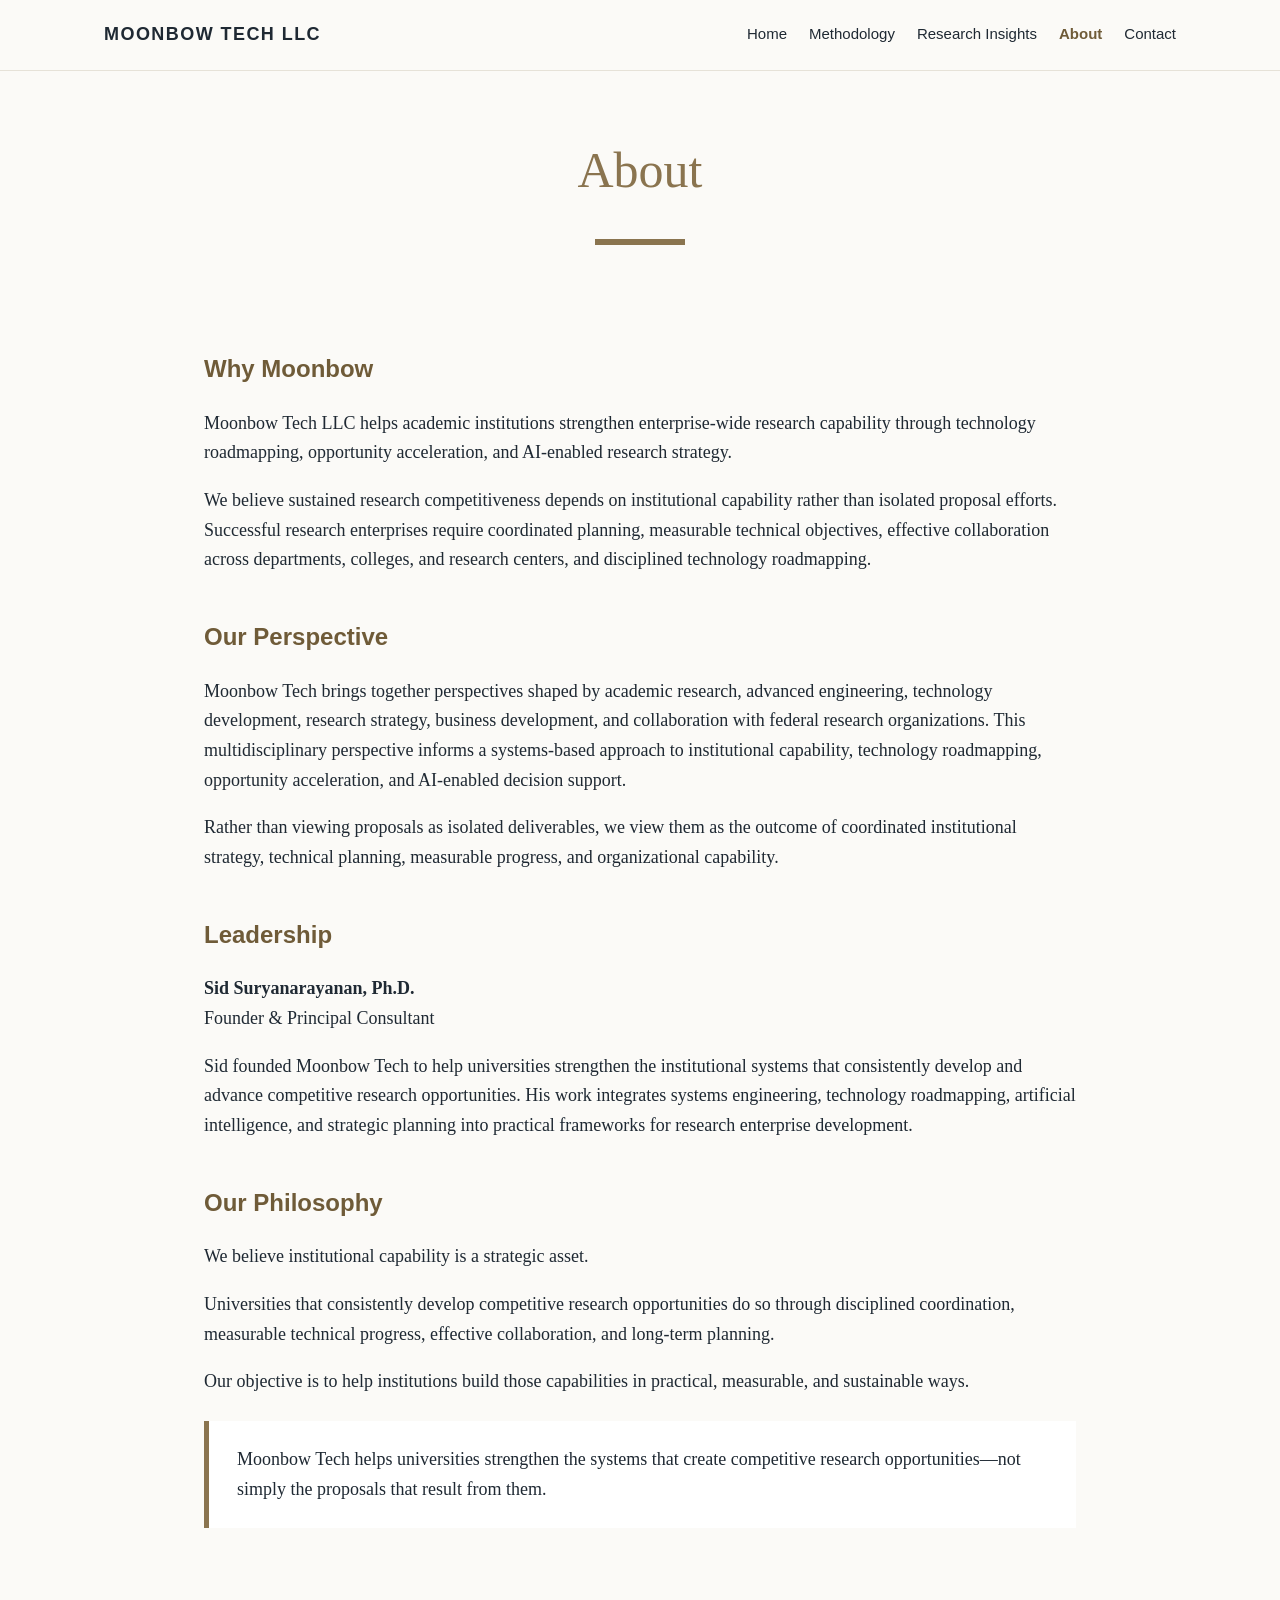
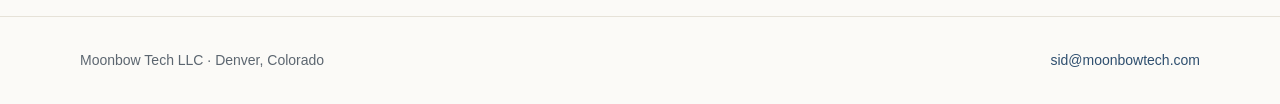
==== about/index.html @ d8c6d781 "Add files via upload" ====
<!doctype html>
<html lang="en">
<head>
  <meta charset="utf-8">
  <meta name="viewport" content="width=device-width, initial-scale=1">
  <title>About | Moonbow Tech LLC</title>
  <meta name="description" content="About Moonbow Tech LLC and its approach to institutional research capability.">
  <meta property="og:title" content="About | Moonbow Tech LLC">
  <meta property="og:description" content="About Moonbow Tech LLC and its approach to institutional research capability.">
  <meta property="og:type" content="website">
  <link rel="stylesheet" href="/style.css">
</head>
<body>
<header class="site-header">
  <div class="nav">
    <a class="brand" href="/">Moonbow Tech LLC</a>
    <nav class="nav-links">
      <a href="/" >Home</a>
      <a href="/methodology/" >Methodology</a>
      <a href="/research-insights/" >Research Insights</a>
      <a href="/about/" class="active">About</a>
      <a href="/contact/" >Contact</a>
    </nav>
  </div>
</header>
<section class="page-title"><h1>About</h1><div class="rule"></div></section>
<main class="content">
  <h2>Why Moonbow</h2>
  <p>Moonbow Tech LLC helps academic institutions strengthen enterprise-wide research capability through technology roadmapping, opportunity acceleration, and AI-enabled research strategy.</p>
  <p>We believe sustained research competitiveness depends on institutional capability rather than isolated proposal efforts. Successful research enterprises require coordinated planning, measurable technical objectives, effective collaboration across departments, colleges, and research centers, and disciplined technology roadmapping.</p>
  <h2>Our Perspective</h2>
  <p>Moonbow Tech brings together perspectives shaped by academic research, advanced engineering, technology development, research strategy, business development, and collaboration with federal research organizations. This multidisciplinary perspective informs a systems-based approach to institutional capability, technology roadmapping, opportunity acceleration, and AI-enabled decision support.</p>
  <p>Rather than viewing proposals as isolated deliverables, we view them as the outcome of coordinated institutional strategy, technical planning, measurable progress, and organizational capability.</p>
  <h2>Leadership</h2>
  <p><strong>Sid Suryanarayanan, Ph.D.</strong><br>Founder & Principal Consultant</p>
  <p>Sid founded Moonbow Tech to help universities strengthen the institutional systems that consistently develop and advance competitive research opportunities. His work integrates systems engineering, technology roadmapping, artificial intelligence, and strategic planning into practical frameworks for research enterprise development.</p>
  <h2>Our Philosophy</h2>
  <p>We believe institutional capability is a strategic asset.</p>
  <p>Universities that consistently develop competitive research opportunities do so through disciplined coordination, measurable technical progress, effective collaboration, and long-term planning.</p>
  <p>Our objective is to help institutions build those capabilities in practical, measurable, and sustainable ways.</p>
  <p class="callout">Moonbow Tech helps universities strengthen the systems that create competitive research opportunities—not simply the proposals that result from them.</p>
</main>
<footer class="footer">
  <div class="footer-inner">
    <div>Moonbow Tech LLC · Denver, Colorado</div>
    <div><a href="mailto:sid@moonbowtech.com">sid@moonbowtech.com</a></div>
  </div>
</footer>
</body>
</html>
---- style.css ----
:root{
  --ink:#1f2933;
  --muted:#5c6670;
  --line:#e6e2d8;
  --gold:#8a744f;
  --gold-dark:#6f5b38;
  --paper:#fbfaf7;
  --white:#ffffff;
  --accent:#2f4f6f;
}
*{box-sizing:border-box}
body{
  margin:0;
  font-family: Georgia, "Times New Roman", serif;
  color:var(--ink);
  background:var(--paper);
  line-height:1.65;
}
a{color:var(--accent); text-decoration:none}
a:hover{text-decoration:underline}
.site-header{
  border-bottom:1px solid var(--line);
  background:rgba(251,250,247,.96);
  position:sticky;top:0;z-index:5;
}
.nav{
  max-width:1120px;margin:0 auto;padding:20px 24px;
  display:flex;align-items:center;justify-content:space-between;gap:24px;
}
.brand{
  font-family: Arial, Helvetica, sans-serif;
  letter-spacing:.08em;
  font-weight:700;
  font-size:18px;
  color:var(--ink);
  text-transform:uppercase;
}
.nav-links{display:flex;gap:22px;flex-wrap:wrap;font-family:Arial, Helvetica, sans-serif;font-size:15px}
.nav-links a{color:var(--ink)}
.nav-links a.active{color:var(--gold-dark);font-weight:700}
.hero{
  max-width:1120px;margin:0 auto;padding:72px 24px 56px;text-align:center;
}
.hero h1{
  font-size:64px;line-height:1.05;margin:0;color:var(--gold);font-weight:400;
}
.rule{width:90px;height:6px;background:var(--gold);margin:28px auto}
.hero .tagline{
  font-family:Arial, Helvetica, sans-serif;
  font-size:24px;font-weight:700;color:var(--gold-dark);margin-top:10px;
}
main{max-width:1120px;margin:0 auto;padding:0 24px 70px}
.section{
  border-top:1px solid var(--line);
  padding:42px 0;
}
.section h2{
  font-family:Arial, Helvetica, sans-serif;
  color:var(--gold-dark);
  font-size:26px;
  margin:0 0 22px;
}
.lede{
  font-size:20px;
  max-width:980px;
}
.grid{
  display:grid;
  grid-template-columns:repeat(3,1fr);
  gap:24px;
  margin-top:26px;
}
.card{
  background:var(--white);
  border:1px solid var(--line);
  padding:26px;
  min-height:210px;
}
.card .eyebrow{
  font-family:Arial, Helvetica, sans-serif;
  color:var(--gold-dark);
  text-transform:uppercase;
  letter-spacing:.12em;
  font-size:12px;
  font-weight:700;
}
.card h3{font-size:24px;margin:10px 0 12px}
.callout{
  border-left:5px solid var(--gold);
  background:var(--white);
  padding:24px 28px;
  margin-top:24px;
  font-size:19px;
}
.page-title{
  text-align:center;
  padding:58px 24px 34px;
}
.page-title h1{
  font-size:50px;
  color:var(--gold);
  margin:0;
  font-weight:400;
}
.content{
  max-width:920px;
  margin:0 auto;
}
.content h2{
  font-family:Arial, Helvetica, sans-serif;
  color:var(--gold-dark);
  font-size:24px;
  margin-top:42px;
}
.content h3{font-size:22px;margin-top:28px}
.content p{font-size:18px}
.content ul{font-size:18px}
.insight-list{
  display:grid;
  gap:18px;
  margin-top:20px;
}
.insight{
  background:var(--white);
  border:1px solid var(--line);
  padding:24px;
}
.insight h3{margin:0 0 8px}
.footer{
  border-top:1px solid var(--line);
  padding:32px 24px;
  color:var(--muted);
  font-family:Arial, Helvetica, sans-serif;
  font-size:14px;
}
.footer-inner{max-width:1120px;margin:0 auto;display:flex;justify-content:space-between;gap:20px;flex-wrap:wrap}
@media(max-width:800px){
  .nav{align-items:flex-start;flex-direction:column}
  .hero h1{font-size:46px}
  .hero .tagline{font-size:20px}
  .grid{grid-template-columns:1fr}
}
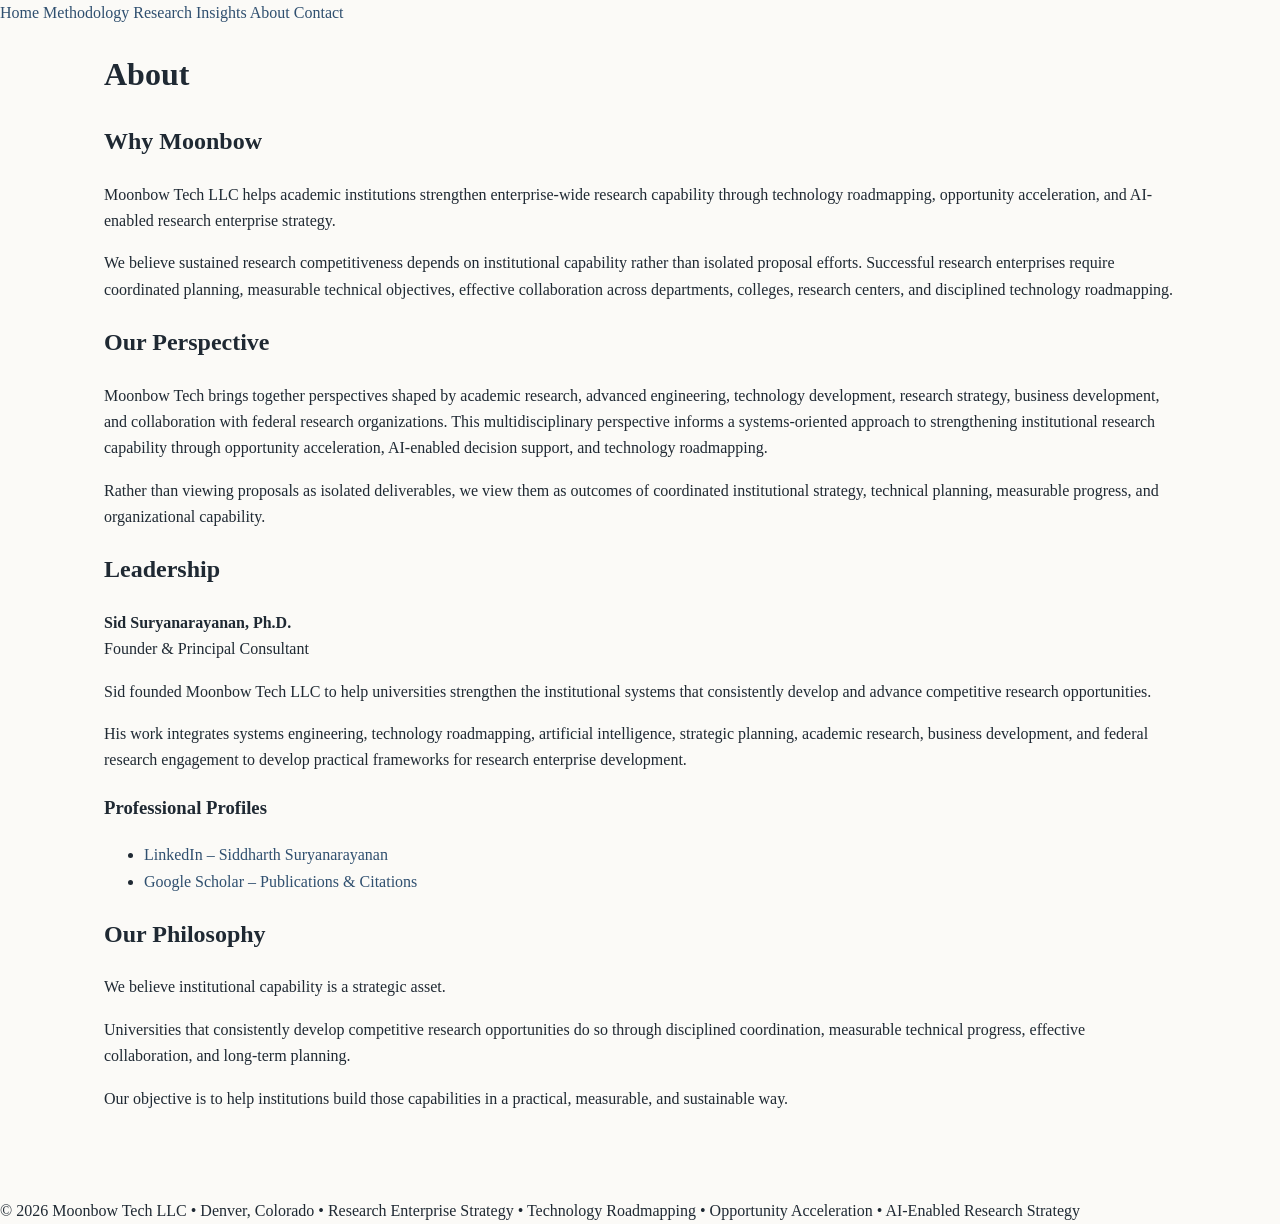
==== commit a0feda05: "Add files via upload" ====
--- a/about/index.html
+++ b/about/index.html
@@ -1,50 +1,66 @@
-<!doctype html>
+<!DOCTYPE html>
 <html lang="en">
 <head>
-  <meta charset="utf-8">
-  <meta name="viewport" content="width=device-width, initial-scale=1">
-  <title>About | Moonbow Tech LLC</title>
-  <meta name="description" content="About Moonbow Tech LLC and its approach to institutional research capability.">
-  <meta property="og:title" content="About | Moonbow Tech LLC">
-  <meta property="og:description" content="About Moonbow Tech LLC and its approach to institutional research capability.">
-  <meta property="og:type" content="website">
-  <link rel="stylesheet" href="/style.css">
+<meta charset="utf-8">
+<meta name="viewport" content="width=device-width, initial-scale=1">
+<title>About | Moonbow Tech</title>
+<link rel="stylesheet" href="../style.css">
 </head>
 <body>
-<header class="site-header">
-  <div class="nav">
-    <a class="brand" href="/">Moonbow Tech LLC</a>
-    <nav class="nav-links">
-      <a href="/" >Home</a>
-      <a href="/methodology/" >Methodology</a>
-      <a href="/research-insights/" >Research Insights</a>
-      <a href="/about/" class="active">About</a>
-      <a href="/contact/" >Contact</a>
-    </nav>
-  </div>
-</header>
-<section class="page-title"><h1>About</h1><div class="rule"></div></section>
-<main class="content">
-  <h2>Why Moonbow</h2>
-  <p>Moonbow Tech LLC helps academic institutions strengthen enterprise-wide research capability through technology roadmapping, opportunity acceleration, and AI-enabled research strategy.</p>
-  <p>We believe sustained research competitiveness depends on institutional capability rather than isolated proposal efforts. Successful research enterprises require coordinated planning, measurable technical objectives, effective collaboration across departments, colleges, and research centers, and disciplined technology roadmapping.</p>
-  <h2>Our Perspective</h2>
-  <p>Moonbow Tech brings together perspectives shaped by academic research, advanced engineering, technology development, research strategy, business development, and collaboration with federal research organizations. This multidisciplinary perspective informs a systems-based approach to institutional capability, technology roadmapping, opportunity acceleration, and AI-enabled decision support.</p>
-  <p>Rather than viewing proposals as isolated deliverables, we view them as the outcome of coordinated institutional strategy, technical planning, measurable progress, and organizational capability.</p>
-  <h2>Leadership</h2>
-  <p><strong>Sid Suryanarayanan, Ph.D.</strong><br>Founder & Principal Consultant</p>
-  <p>Sid founded Moonbow Tech to help universities strengthen the institutional systems that consistently develop and advance competitive research opportunities. His work integrates systems engineering, technology roadmapping, artificial intelligence, and strategic planning into practical frameworks for research enterprise development.</p>
-  <h2>Our Philosophy</h2>
-  <p>We believe institutional capability is a strategic asset.</p>
-  <p>Universities that consistently develop competitive research opportunities do so through disciplined coordination, measurable technical progress, effective collaboration, and long-term planning.</p>
-  <p>Our objective is to help institutions build those capabilities in practical, measurable, and sustainable ways.</p>
-  <p class="callout">Moonbow Tech helps universities strengthen the systems that create competitive research opportunities—not simply the proposals that result from them.</p>
+
+<nav>
+  <a href="../">Home</a>
+  <a href="../methodology/">Methodology</a>
+  <a href="../research-insights/">Research Insights</a>
+  <a href="./">About</a>
+  <a href="../contact/">Contact</a>
+</nav>
+
+<main class="container">
+
+<h1>About</h1>
+
+<h2>Why Moonbow</h2>
+
+<p>Moonbow Tech LLC helps academic institutions strengthen enterprise-wide research capability through technology roadmapping, opportunity acceleration, and AI-enabled research enterprise strategy.</p>
+
+<p>We believe sustained research competitiveness depends on institutional capability rather than isolated proposal efforts. Successful research enterprises require coordinated planning, measurable technical objectives, effective collaboration across departments, colleges, research centers, and disciplined technology roadmapping.</p>
+
+<h2>Our Perspective</h2>
+
+<p>Moonbow Tech brings together perspectives shaped by academic research, advanced engineering, technology development, research strategy, business development, and collaboration with federal research organizations. This multidisciplinary perspective informs a systems-oriented approach to strengthening institutional research capability through opportunity acceleration, AI-enabled decision support, and technology roadmapping.</p>
+
+<p>Rather than viewing proposals as isolated deliverables, we view them as outcomes of coordinated institutional strategy, technical planning, measurable progress, and organizational capability.</p>
+
+<h2>Leadership</h2>
+
+<p><strong>Sid Suryanarayanan, Ph.D.</strong><br>
+Founder &amp; Principal Consultant</p>
+
+<p>Sid founded Moonbow Tech LLC to help universities strengthen the institutional systems that consistently develop and advance competitive research opportunities.</p>
+
+<p>His work integrates systems engineering, technology roadmapping, artificial intelligence, strategic planning, academic research, business development, and federal research engagement to develop practical frameworks for research enterprise development.</p>
+
+<h3>Professional Profiles</h3>
+
+<ul>
+<li><a href="https://linkedin.com/in/siddharthsuryanarayanan" target="_blank">LinkedIn – Siddharth Suryanarayanan</a></li>
+<li><a href="https://scholar.google.com/citations?user=jVPhG2cAAAAJ&hl=en" target="_blank">Google Scholar – Publications &amp; Citations</a></li>
+</ul>
+
+<h2>Our Philosophy</h2>
+
+<p>We believe institutional capability is a strategic asset.</p>
+
+<p>Universities that consistently develop competitive research opportunities do so through disciplined coordination, measurable technical progress, effective collaboration, and long-term planning.</p>
+
+<p>Our objective is to help institutions build those capabilities in a practical, measurable, and sustainable way.</p>
+
 </main>
-<footer class="footer">
-  <div class="footer-inner">
-    <div>Moonbow Tech LLC · Denver, Colorado</div>
-    <div><a href="mailto:sid@moonbowtech.com">sid@moonbowtech.com</a></div>
-  </div>
+
+<footer>
+© 2026 Moonbow Tech LLC • Denver, Colorado • Research Enterprise Strategy • Technology Roadmapping • Opportunity Acceleration • AI-Enabled Research Strategy
 </footer>
+
 </body>
-</html>+</html>
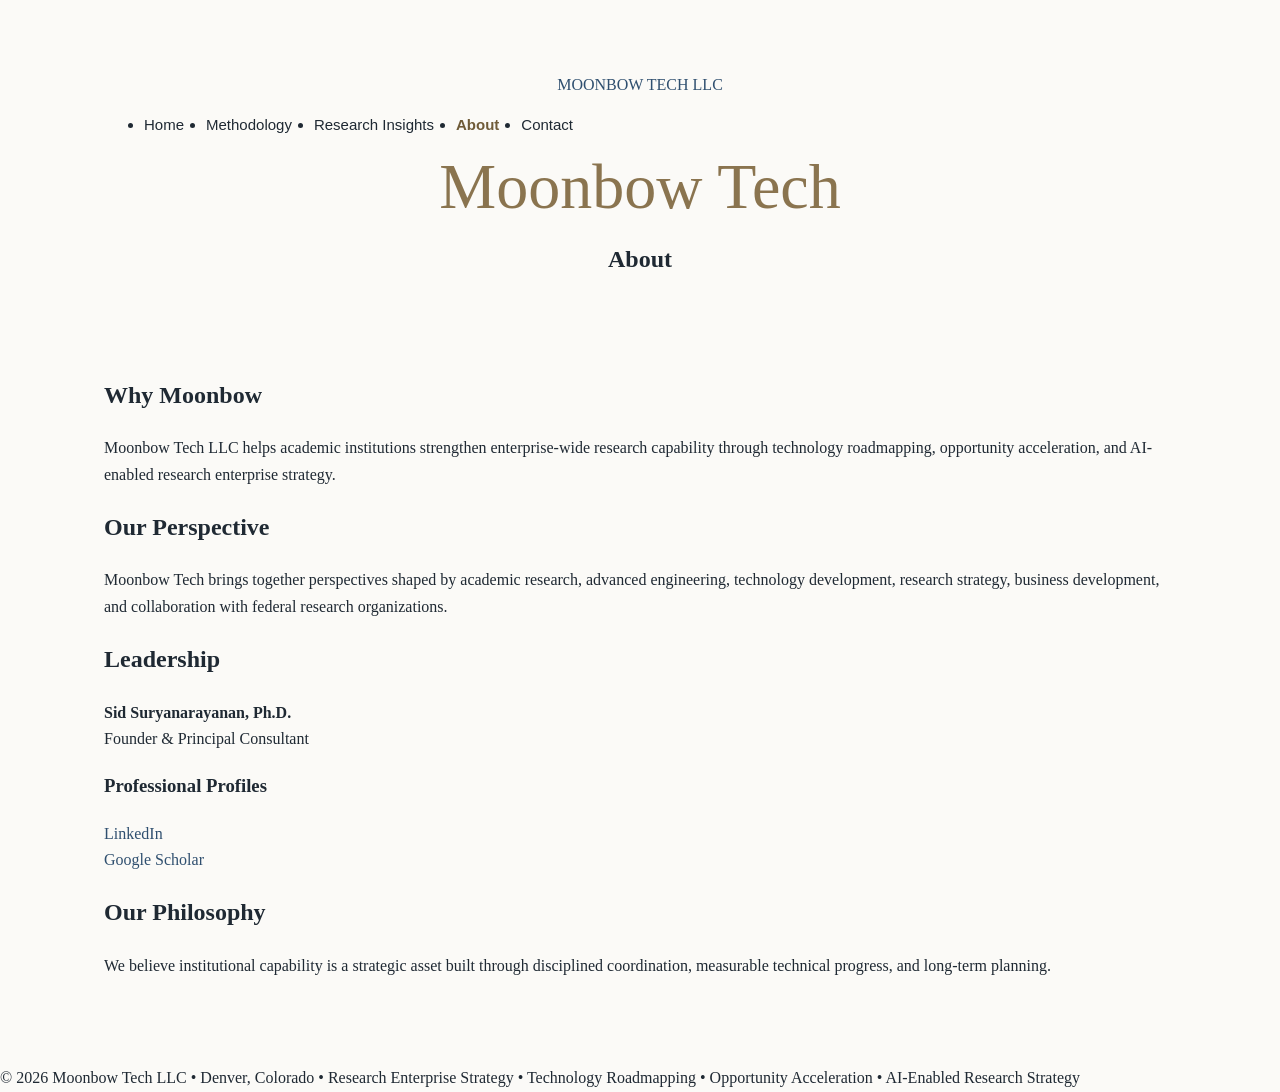
==== commit 2ae83618: "Add files via upload" ====
--- a/about/index.html
+++ b/about/index.html
@@ -1,61 +1,48 @@
 <!DOCTYPE html>
 <html lang="en">
 <head>
-<meta charset="utf-8">
-<meta name="viewport" content="width=device-width, initial-scale=1">
+<meta charset="UTF-8">
+<meta name="viewport" content="width=device-width, initial-scale=1.0">
 <title>About | Moonbow Tech</title>
 <link rel="stylesheet" href="../style.css">
 </head>
 <body>
 
-<nav>
-  <a href="../">Home</a>
-  <a href="../methodology/">Methodology</a>
-  <a href="../research-insights/">Research Insights</a>
-  <a href="./">About</a>
-  <a href="../contact/">Contact</a>
-</nav>
+<header class="hero">
+  <nav class="navbar">
+    <div class="logo"><a href="../">MOONBOW TECH LLC</a></div>
+    <ul class="nav-links">
+      <li><a href="../">Home</a></li>
+      <li><a href="../methodology/">Methodology</a></li>
+      <li><a href="../research-insights/">Research Insights</a></li>
+      <li><a href="./" class="active">About</a></li>
+      <li><a href="../contact/">Contact</a></li>
+    </ul>
+  </nav>
+
+  <div class="hero-content">
+    <h1>Moonbow Tech</h1>
+    <div class="divider"></div>
+    <h2>About</h2>
+  </div>
+</header>
 
 <main class="container">
-
-<h1>About</h1>
-
 <h2>Why Moonbow</h2>
-
 <p>Moonbow Tech LLC helps academic institutions strengthen enterprise-wide research capability through technology roadmapping, opportunity acceleration, and AI-enabled research enterprise strategy.</p>
 
-<p>We believe sustained research competitiveness depends on institutional capability rather than isolated proposal efforts. Successful research enterprises require coordinated planning, measurable technical objectives, effective collaboration across departments, colleges, research centers, and disciplined technology roadmapping.</p>
-
 <h2>Our Perspective</h2>
-
-<p>Moonbow Tech brings together perspectives shaped by academic research, advanced engineering, technology development, research strategy, business development, and collaboration with federal research organizations. This multidisciplinary perspective informs a systems-oriented approach to strengthening institutional research capability through opportunity acceleration, AI-enabled decision support, and technology roadmapping.</p>
-
-<p>Rather than viewing proposals as isolated deliverables, we view them as outcomes of coordinated institutional strategy, technical planning, measurable progress, and organizational capability.</p>
+<p>Moonbow Tech brings together perspectives shaped by academic research, advanced engineering, technology development, research strategy, business development, and collaboration with federal research organizations.</p>
 
 <h2>Leadership</h2>
-
-<p><strong>Sid Suryanarayanan, Ph.D.</strong><br>
-Founder &amp; Principal Consultant</p>
-
-<p>Sid founded Moonbow Tech LLC to help universities strengthen the institutional systems that consistently develop and advance competitive research opportunities.</p>
-
-<p>His work integrates systems engineering, technology roadmapping, artificial intelligence, strategic planning, academic research, business development, and federal research engagement to develop practical frameworks for research enterprise development.</p>
+<p><strong>Sid Suryanarayanan, Ph.D.</strong><br>Founder &amp; Principal Consultant</p>
 
 <h3>Professional Profiles</h3>
-
-<ul>
-<li><a href="https://linkedin.com/in/siddharthsuryanarayanan" target="_blank">LinkedIn – Siddharth Suryanarayanan</a></li>
-<li><a href="https://scholar.google.com/citations?user=jVPhG2cAAAAJ&hl=en" target="_blank">Google Scholar – Publications &amp; Citations</a></li>
-</ul>
+<p><a href="https://linkedin.com/in/siddharthsuryanarayanan" target="_blank">LinkedIn</a><br>
+<a href="https://scholar.google.com/citations?user=jVPhG2cAAAAJ&hl=en" target="_blank">Google Scholar</a></p>
 
 <h2>Our Philosophy</h2>
-
-<p>We believe institutional capability is a strategic asset.</p>
-
-<p>Universities that consistently develop competitive research opportunities do so through disciplined coordination, measurable technical progress, effective collaboration, and long-term planning.</p>
-
-<p>Our objective is to help institutions build those capabilities in a practical, measurable, and sustainable way.</p>
-
+<p>We believe institutional capability is a strategic asset built through disciplined coordination, measurable technical progress, and long-term planning.</p>
 </main>
 
 <footer>
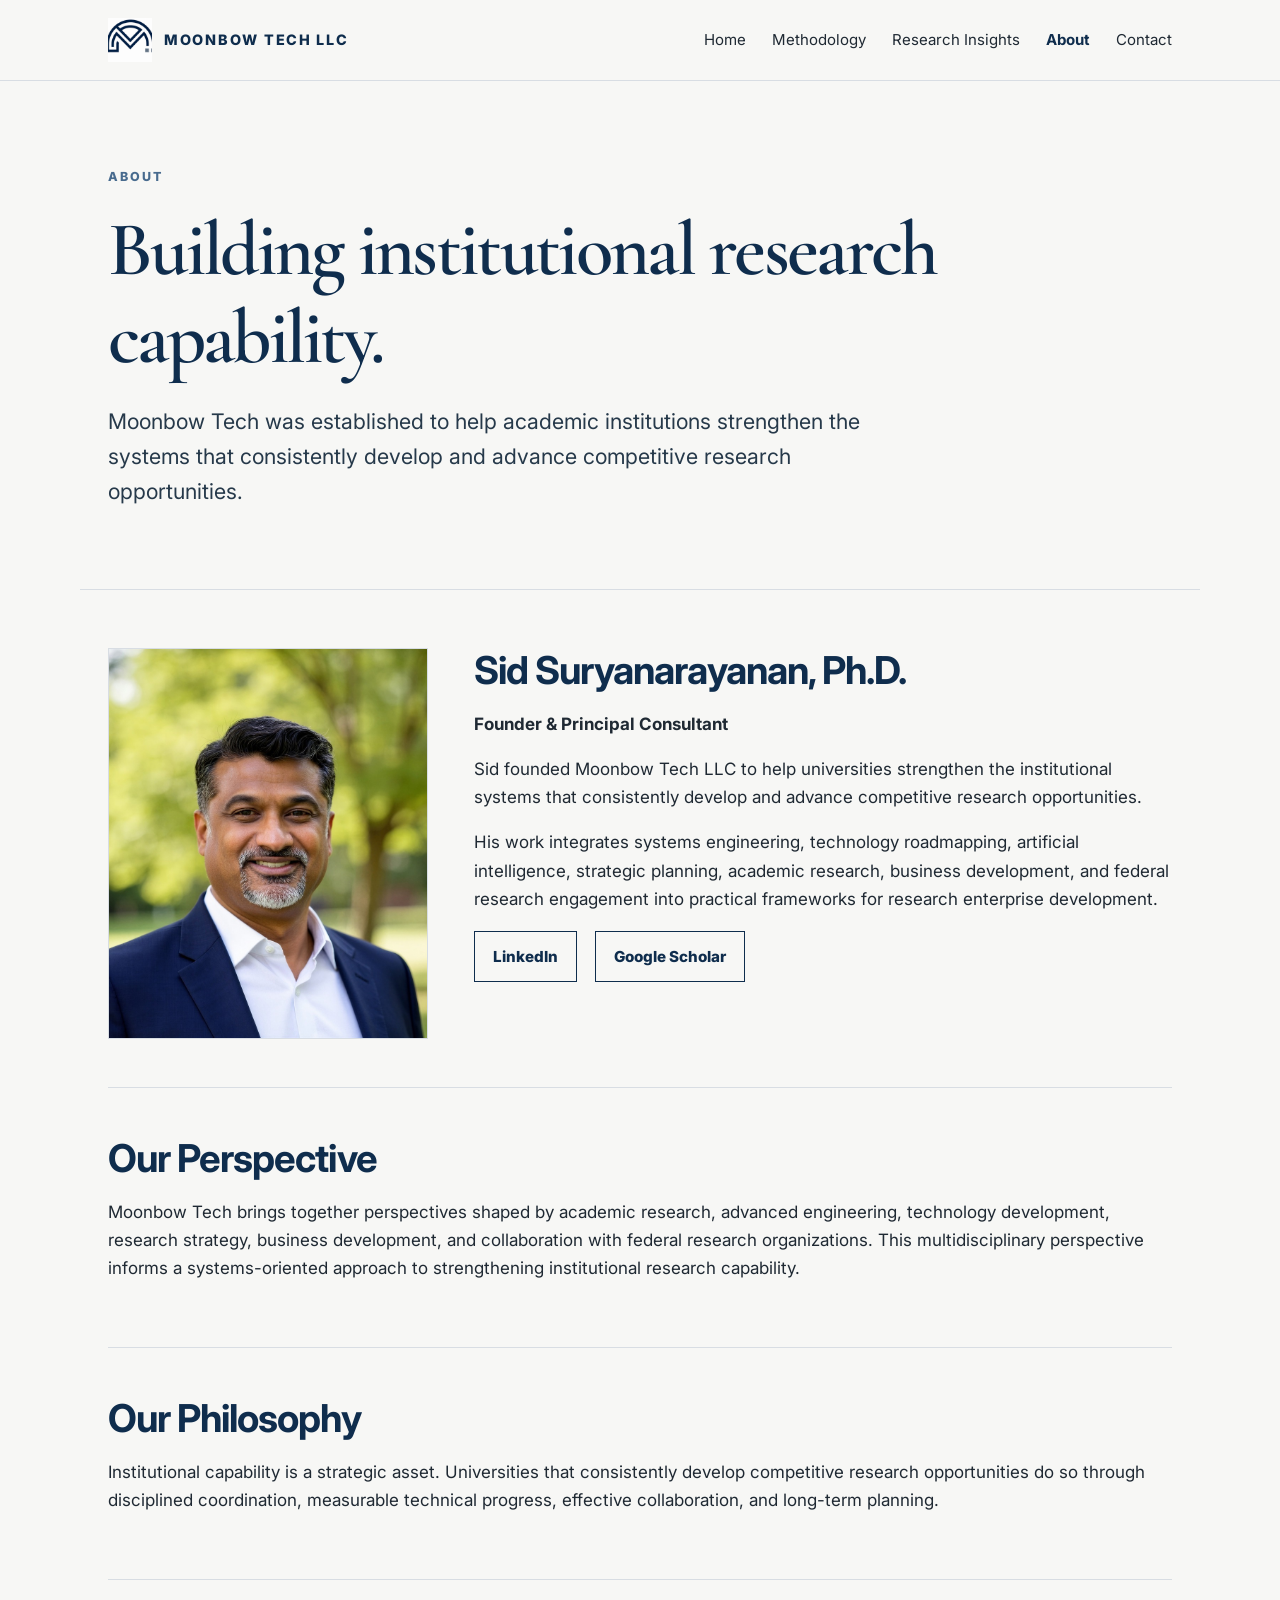
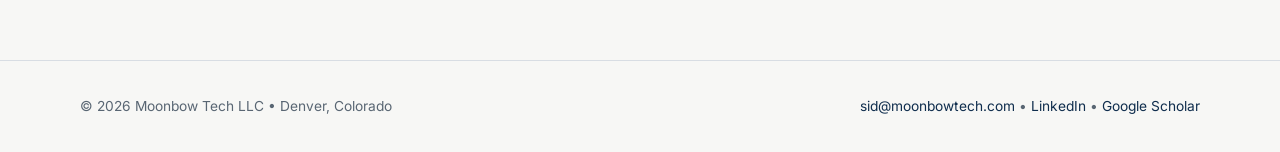
==== commit 8cd9395b: "Add files via upload" ====
--- a/about/index.html
+++ b/about/index.html
@@ -1,53 +1,72 @@
-<!DOCTYPE html>
+<!doctype html>
 <html lang="en">
 <head>
-<meta charset="UTF-8">
-<meta name="viewport" content="width=device-width, initial-scale=1.0">
+<meta charset="utf-8">
+<meta name="viewport" content="width=device-width, initial-scale=1">
 <title>About | Moonbow Tech</title>
-<link rel="stylesheet" href="../style.css">
+<meta name="description" content="About Moonbow Tech LLC and Sid Suryanarayanan, Ph.D., founder and principal consultant.">
+<link rel="icon" href="/favicon.ico">
+<link rel="stylesheet" href="/style.css">
+<link rel="preconnect" href="https://fonts.googleapis.com">
+<link rel="preconnect" href="https://fonts.gstatic.com" crossorigin>
+<link href="https://fonts.googleapis.com/css2?family=Cormorant+Garamond:wght@500;600;700&family=Inter:wght@400;550;650;750;850&display=swap" rel="stylesheet">
+<meta property="og:title" content="About | Moonbow Tech">
+<meta property="og:description" content="About Moonbow Tech LLC and Sid Suryanarayanan, Ph.D., founder and principal consultant.">
+<meta property="og:type" content="website">
 </head>
 <body>
-
-<header class="hero">
-  <nav class="navbar">
-    <div class="logo"><a href="../">MOONBOW TECH LLC</a></div>
-    <ul class="nav-links">
-      <li><a href="../">Home</a></li>
-      <li><a href="../methodology/">Methodology</a></li>
-      <li><a href="../research-insights/">Research Insights</a></li>
-      <li><a href="./" class="active">About</a></li>
-      <li><a href="../contact/">Contact</a></li>
-    </ul>
+<header class="site-header">
+  <nav class="nav">
+    <a class="brand" href="/">
+      <img src="/assets/moonbow-icon.png" alt="Moonbow Tech logo">
+      <span>MOONBOW TECH LLC</span>
+    </a>
+    <div class="nav-links">
+      <a class="" href="/">Home</a>
+      <a class="" href="/methodology/">Methodology</a>
+      <a class="" href="/research-insights/">Research Insights</a>
+      <a class="active" href="/about/">About</a>
+      <a class="" href="/contact/">Contact</a>
+    </div>
   </nav>
-
-  <div class="hero-content">
-    <h1>Moonbow Tech</h1>
-    <div class="divider"></div>
-    <h2>About</h2>
-  </div>
 </header>
 
-<main class="container">
-<h2>Why Moonbow</h2>
-<p>Moonbow Tech LLC helps academic institutions strengthen enterprise-wide research capability through technology roadmapping, opportunity acceleration, and AI-enabled research enterprise strategy.</p>
-
-<h2>Our Perspective</h2>
-<p>Moonbow Tech brings together perspectives shaped by academic research, advanced engineering, technology development, research strategy, business development, and collaboration with federal research organizations.</p>
-
-<h2>Leadership</h2>
-<p><strong>Sid Suryanarayanan, Ph.D.</strong><br>Founder &amp; Principal Consultant</p>
-
-<h3>Professional Profiles</h3>
-<p><a href="https://linkedin.com/in/siddharthsuryanarayanan" target="_blank">LinkedIn</a><br>
-<a href="https://scholar.google.com/citations?user=jVPhG2cAAAAJ&hl=en" target="_blank">Google Scholar</a></p>
-
-<h2>Our Philosophy</h2>
-<p>We believe institutional capability is a strategic asset built through disciplined coordination, measurable technical progress, and long-term planning.</p>
+<section class="hero">
+  <div>
+    <div class="eyebrow">About</div>
+    <h1>Building institutional research capability.</h1>
+    <p class="lead">Moonbow Tech was established to help academic institutions strengthen the systems that consistently develop and advance competitive research opportunities.</p>
+  </div>
+</section>
+<main>
+  <section class="section profile">
+    <img src="/assets/sid-suryanarayanan-headshot.jpg" alt="Sid Suryanarayanan, Ph.D.">
+    <div>
+      <h2>Sid Suryanarayanan, Ph.D.</h2>
+      <p><strong>Founder & Principal Consultant</strong></p>
+      <p>Sid founded Moonbow Tech LLC to help universities strengthen the institutional systems that consistently develop and advance competitive research opportunities.</p>
+      <p>His work integrates systems engineering, technology roadmapping, artificial intelligence, strategic planning, academic research, business development, and federal research engagement into practical frameworks for research enterprise development.</p>
+      <div class="profile-links">
+        <a class="btn secondary" href="https://linkedin.com/in/siddharthsuryanarayanan">LinkedIn</a>
+        <a class="btn secondary" href="https://scholar.google.com/citations?user=jVPhG2cAAAAJ&hl=en">Google Scholar</a>
+      </div>
+    </div>
+  </section>
+  <section class="section">
+    <h2>Our Perspective</h2>
+    <p>Moonbow Tech brings together perspectives shaped by academic research, advanced engineering, technology development, research strategy, business development, and collaboration with federal research organizations. This multidisciplinary perspective informs a systems-oriented approach to strengthening institutional research capability.</p>
+  </section>
+  <section class="section">
+    <h2>Our Philosophy</h2>
+    <p>Institutional capability is a strategic asset. Universities that consistently develop competitive research opportunities do so through disciplined coordination, measurable technical progress, effective collaboration, and long-term planning.</p>
+  </section>
 </main>
 
-<footer>
-© 2026 Moonbow Tech LLC • Denver, Colorado • Research Enterprise Strategy • Technology Roadmapping • Opportunity Acceleration • AI-Enabled Research Strategy
+<footer class="footer">
+  <div class="footer-inner">
+    <div>© 2026 Moonbow Tech LLC • Denver, Colorado</div>
+    <div><a href="mailto:sid@moonbowtech.com">sid@moonbowtech.com</a> • <a href="https://linkedin.com/in/siddharthsuryanarayanan">LinkedIn</a> • <a href="https://scholar.google.com/citations?user=jVPhG2cAAAAJ&hl=en">Google Scholar</a></div>
+  </div>
 </footer>
-
 </body>
 </html>
--- a/style.css
+++ b/style.css
@@ -1,143 +1,202 @@
-
 :root{
-  --ink:#1f2933;
-  --muted:#5c6670;
-  --line:#e6e2d8;
-  --gold:#8a744f;
-  --gold-dark:#6f5b38;
-  --paper:#fbfaf7;
-  --white:#ffffff;
-  --accent:#2f4f6f;
+  --navy:#0F2D4D;
+  --slate:#486B8E;
+  --steel:#7A8899;
+  --line:#D8DDE3;
+  --warm:#F7F7F5;
+  --paper:#FFFFFF;
+  --charcoal:#1F2933;
+  --muted:#596673;
+  --bluegray:#EEF3F7;
+  --max:1120px;
 }
 *{box-sizing:border-box}
+html{scroll-behavior:smooth}
 body{
   margin:0;
-  font-family: Georgia, "Times New Roman", serif;
-  color:var(--ink);
-  background:var(--paper);
+  background:var(--warm);
+  color:var(--charcoal);
+  font-family:Inter, "Source Sans Pro", -apple-system, BlinkMacSystemFont, "Segoe UI", sans-serif;
   line-height:1.65;
-}
-a{color:var(--accent); text-decoration:none}
+  font-size:17px;
+}
+a{color:var(--navy); text-decoration:none}
 a:hover{text-decoration:underline}
 .site-header{
+  background:rgba(247,247,245,.96);
   border-bottom:1px solid var(--line);
-  background:rgba(251,250,247,.96);
-  position:sticky;top:0;z-index:5;
+  position:sticky;
+  top:0;
+  z-index:20;
+  backdrop-filter:blur(8px);
 }
 .nav{
-  max-width:1120px;margin:0 auto;padding:20px 24px;
-  display:flex;align-items:center;justify-content:space-between;gap:24px;
+  max-width:var(--max);
+  margin:0 auto;
+  display:flex;
+  align-items:center;
+  justify-content:space-between;
+  padding:18px 28px;
+  gap:30px;
 }
 .brand{
-  font-family: Arial, Helvetica, sans-serif;
-  letter-spacing:.08em;
-  font-weight:700;
-  font-size:18px;
-  color:var(--ink);
+  display:flex;
+  align-items:center;
+  gap:12px;
+  font-weight:800;
+  letter-spacing:.12em;
+  font-size:.9rem;
+  color:var(--navy);
+}
+.brand img{width:44px;height:44px;object-fit:contain}
+.nav-links{display:flex;gap:26px;align-items:center;font-size:.94rem}
+.nav-links a{color:var(--charcoal)}
+.nav-links a.active{color:var(--navy);font-weight:700}
+.hero{
+  max-width:var(--max);
+  margin:0 auto;
+  padding:86px 28px 58px;
+  border-bottom:1px solid var(--line);
+}
+.hero-grid{
+  display:grid;
+  grid-template-columns:1.25fr .75fr;
+  gap:56px;
+  align-items:center;
+}
+.eyebrow{
+  color:var(--slate);
+  font-weight:800;
+  letter-spacing:.16em;
   text-transform:uppercase;
-}
-.nav-links{display:flex;gap:22px;flex-wrap:wrap;font-family:Arial, Helvetica, sans-serif;font-size:15px}
-.nav-links a{color:var(--ink)}
-.nav-links a.active{color:var(--gold-dark);font-weight:700}
-.hero{
-  max-width:1120px;margin:0 auto;padding:72px 24px 56px;text-align:center;
-}
-.hero h1{
-  font-size:64px;line-height:1.05;margin:0;color:var(--gold);font-weight:400;
-}
-.rule{width:90px;height:6px;background:var(--gold);margin:28px auto}
-.hero .tagline{
-  font-family:Arial, Helvetica, sans-serif;
-  font-size:24px;font-weight:700;color:var(--gold-dark);margin-top:10px;
-}
-main{max-width:1120px;margin:0 auto;padding:0 24px 70px}
-.section{
-  border-top:1px solid var(--line);
-  padding:42px 0;
-}
-.section h2{
-  font-family:Arial, Helvetica, sans-serif;
-  color:var(--gold-dark);
-  font-size:26px;
-  margin:0 0 22px;
-}
-.lede{
-  font-size:20px;
-  max-width:980px;
-}
-.grid{
-  display:grid;
-  grid-template-columns:repeat(3,1fr);
-  gap:24px;
+  font-size:.78rem;
+  margin-bottom:18px;
+}
+h1,h2,h3{
+  line-height:1.15;
+  color:var(--navy);
+  margin:0 0 18px;
+}
+h1{
+  font-family:"Cormorant Garamond", Georgia, serif;
+  font-size:clamp(3rem,6vw,5.6rem);
+  font-weight:600;
+  letter-spacing:-.035em;
+}
+h2{
+  font-size:clamp(1.7rem,3vw,2.6rem);
+  letter-spacing:-.025em;
+}
+h3{font-size:1.28rem}
+.lead{
+  font-size:1.34rem;
+  color:#26394A;
+  max-width:800px;
+}
+.hero-card{
+  background:var(--paper);
+  border:1px solid var(--line);
+  padding:30px;
+}
+.hero-card .rule{height:3px;background:var(--navy);width:72px;margin:0 0 22px}
+.kicker{font-size:.82rem;letter-spacing:.14em;text-transform:uppercase;font-weight:800;color:var(--slate)}
+.btn-row{display:flex;gap:14px;flex-wrap:wrap;margin-top:30px}
+.btn{
+  display:inline-block;
+  border:1px solid var(--navy);
+  padding:12px 18px;
+  font-weight:800;
+  font-size:.95rem;
+}
+.btn.primary{background:var(--navy);color:white}
+.btn.secondary{background:transparent;color:var(--navy)}
+main{max-width:var(--max);margin:0 auto;padding:58px 28px 80px}
+.section{padding:48px 0;border-bottom:1px solid var(--line)}
+.section:first-child{padding-top:0}
+.grid-3{display:grid;grid-template-columns:repeat(3,1fr);gap:22px}
+.grid-2{display:grid;grid-template-columns:1fr 1fr;gap:44px;align-items:start}
+.card{
+  background:var(--paper);
+  border:1px solid var(--line);
+  padding:28px;
+}
+.card .label{
+  color:var(--slate);
+  font-weight:900;
+  letter-spacing:.14em;
+  text-transform:uppercase;
+  font-size:.72rem;
+  margin-bottom:12px;
+}
+.callout{
+  border-left:4px solid var(--navy);
+  background:var(--paper);
+  padding:24px 28px;
   margin-top:26px;
-}
-.card{
-  background:var(--white);
-  border:1px solid var(--line);
-  padding:26px;
-  min-height:210px;
-}
-.card .eyebrow{
-  font-family:Arial, Helvetica, sans-serif;
-  color:var(--gold-dark);
-  text-transform:uppercase;
-  letter-spacing:.12em;
-  font-size:12px;
-  font-weight:700;
-}
-.card h3{font-size:24px;margin:10px 0 12px}
-.callout{
-  border-left:5px solid var(--gold);
-  background:var(--white);
-  padding:24px 28px;
-  margin-top:24px;
-  font-size:19px;
-}
-.page-title{
-  text-align:center;
-  padding:58px 24px 34px;
-}
-.page-title h1{
-  font-size:50px;
-  color:var(--gold);
-  margin:0;
-  font-weight:400;
-}
-.content{
-  max-width:920px;
-  margin:0 auto;
-}
-.content h2{
-  font-family:Arial, Helvetica, sans-serif;
-  color:var(--gold-dark);
-  font-size:24px;
-  margin-top:42px;
-}
-.content h3{font-size:22px;margin-top:28px}
-.content p{font-size:18px}
-.content ul{font-size:18px}
-.insight-list{
-  display:grid;
+  font-weight:650;
+}
+.process{
+  display:grid;
+  gap:14px;
+  margin-top:30px;
+}
+.process-step{
+  display:grid;
+  grid-template-columns:52px 1fr;
   gap:18px;
-  margin-top:20px;
-}
+  align-items:start;
+  background:var(--paper);
+  border:1px solid var(--line);
+  padding:22px;
+}
+.step-num{
+  width:42px;height:42px;border-radius:50%;
+  background:var(--bluegray);color:var(--navy);
+  display:flex;align-items:center;justify-content:center;
+  font-weight:900;
+}
+.profile{
+  display:grid;
+  grid-template-columns:320px 1fr;
+  gap:46px;
+  align-items:start;
+}
+.profile img{
+  width:100%;
+  border:1px solid var(--line);
+  display:block;
+}
+.profile-links{display:flex;gap:18px;flex-wrap:wrap;margin-top:18px}
+.insight-list{display:grid;gap:18px;margin-top:20px}
 .insight{
-  background:var(--white);
-  border:1px solid var(--line);
   padding:24px;
-}
-.insight h3{margin:0 0 8px}
+  border:1px solid var(--line);
+  background:var(--paper);
+}
 .footer{
   border-top:1px solid var(--line);
-  padding:32px 24px;
+  padding:34px 28px;
   color:var(--muted);
-  font-family:Arial, Helvetica, sans-serif;
-  font-size:14px;
-}
-.footer-inner{max-width:1120px;margin:0 auto;display:flex;justify-content:space-between;gap:20px;flex-wrap:wrap}
-@media(max-width:800px){
-  .nav{align-items:flex-start;flex-direction:column}
-  .hero h1{font-size:46px}
-  .hero .tagline{font-size:20px}
-  .grid{grid-template-columns:1fr}
-}
+  font-size:.86rem;
+}
+.footer-inner{
+  max-width:var(--max);
+  margin:0 auto;
+  display:flex;
+  justify-content:space-between;
+  gap:24px;
+  flex-wrap:wrap;
+}
+.small-logo{height:54px;max-width:260px;object-fit:contain;object-position:left}
+.logo-hero{
+  max-width:520px;
+  width:100%;
+  margin-bottom:28px;
+}
+@media(max-width:820px){
+  .nav{align-items:flex-start;flex-direction:column;gap:14px}
+  .nav-links{gap:14px;flex-wrap:wrap}
+  .hero-grid,.grid-3,.grid-2,.profile{grid-template-columns:1fr}
+  h1{font-size:3.3rem}
+  .hero{padding-top:50px}
+}
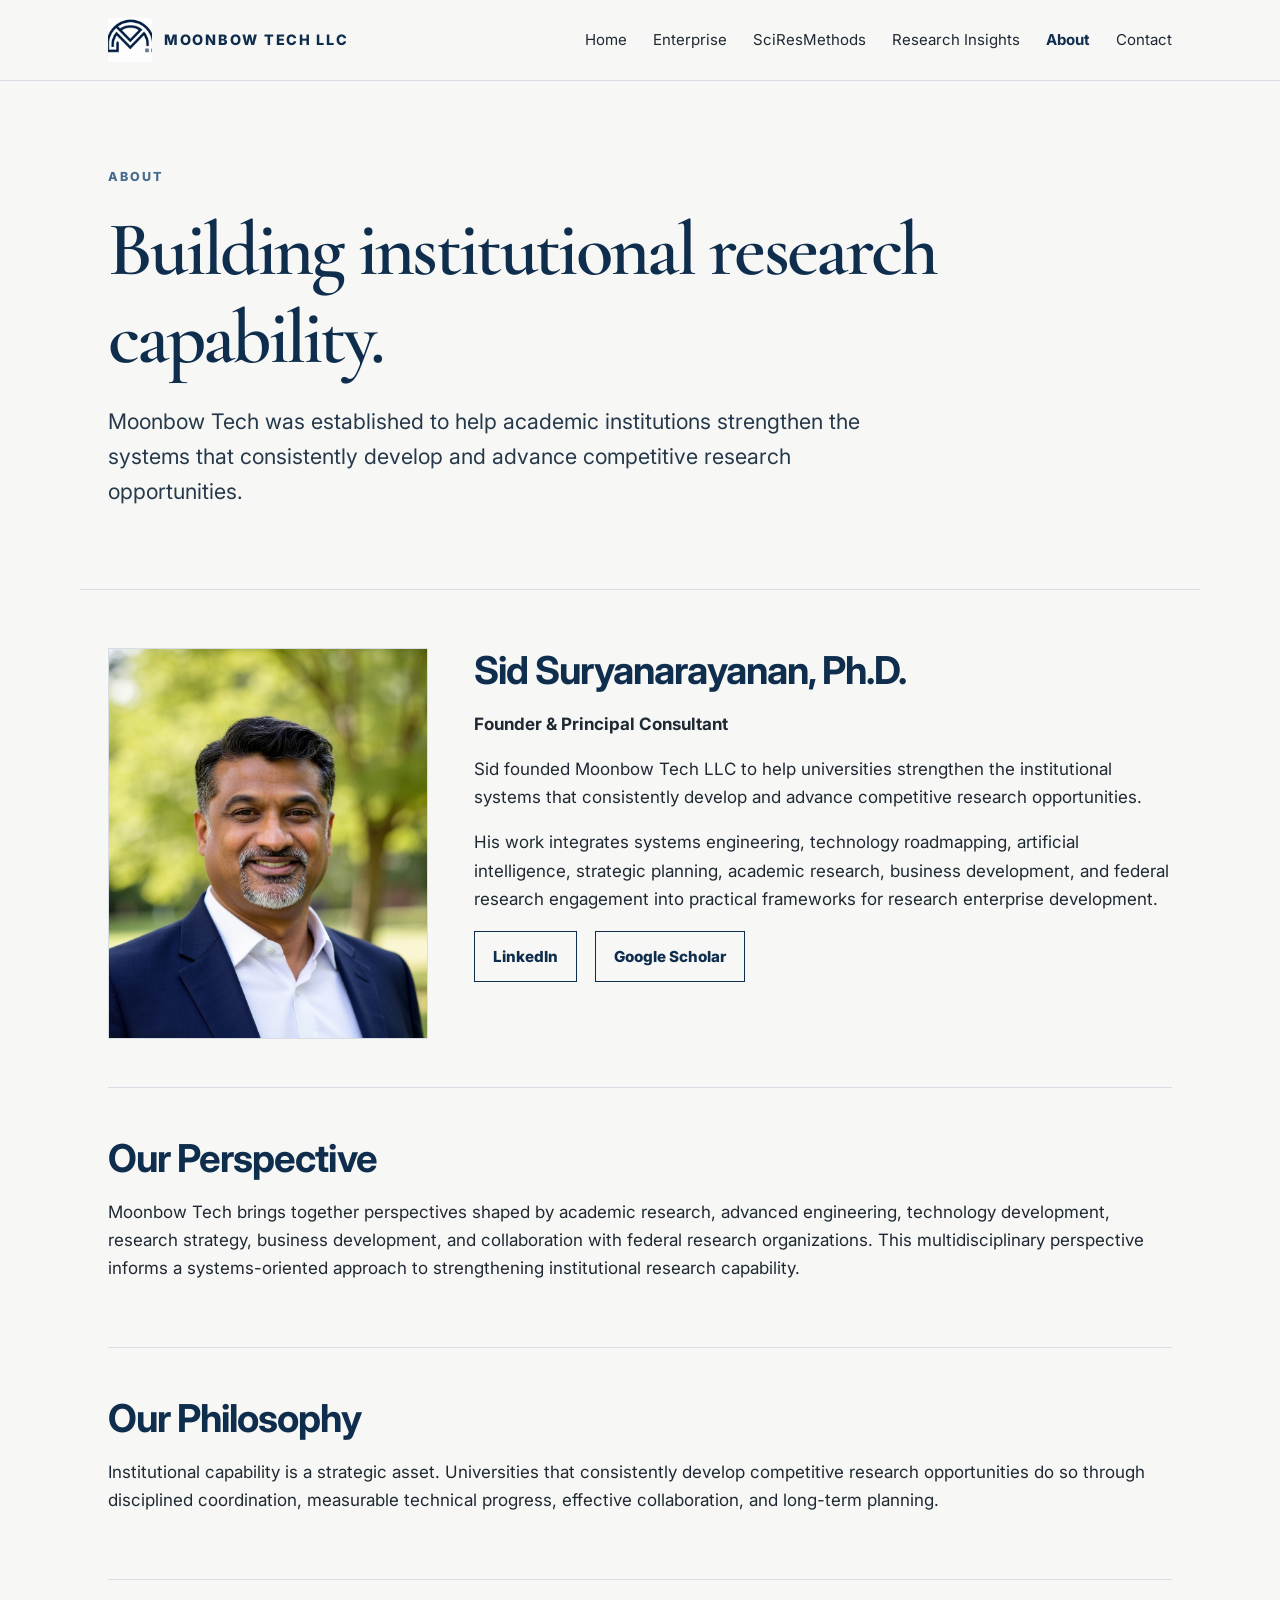
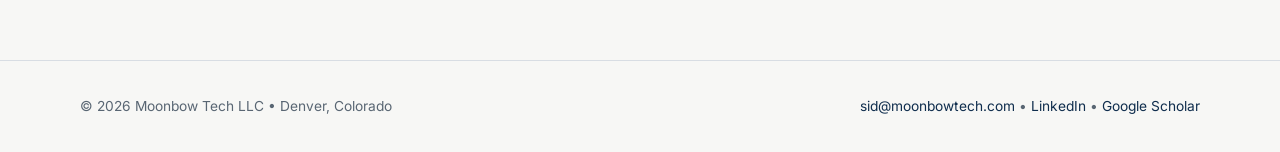
==== commit 24f228f1: "Add files via upload" ====
--- a/about/index.html
+++ b/about/index.html
@@ -23,7 +23,8 @@
     </a>
     <div class="nav-links">
       <a class="" href="/">Home</a>
-      <a class="" href="/methodology/">Methodology</a>
+      <a class="" href="/methodology/">Enterprise</a>
+      <a class="" href="/sciresmethods/">SciResMethods</a>
       <a class="" href="/research-insights/">Research Insights</a>
       <a class="active" href="/about/">About</a>
       <a class="" href="/contact/">Contact</a>
--- a/style.css
+++ b/style.css
@@ -199,4 +199,38 @@
   .hero-grid,.grid-3,.grid-2,.profile{grid-template-columns:1fr}
   h1{font-size:3.3rem}
   .hero{padding-top:50px}
-}+}
+
+.logo-hero{
+  max-width:260px;
+  height:auto;
+  margin-bottom:24px;
+}
+.entry-grid{
+  align-items:stretch;
+}
+.entry-card{
+  display:flex;
+  flex-direction:column;
+  justify-content:space-between;
+  gap:18px;
+}
+.clean-list{
+  margin:0;
+  padding-left:1.1rem;
+}
+.clean-list li{
+  margin:0 0 10px;
+}
+@media (max-width: 860px){
+  .hero-grid,.grid-2,.grid-3{
+    grid-template-columns:1fr;
+  }
+  .nav{
+    align-items:flex-start;
+  }
+  .nav-links{
+    flex-wrap:wrap;
+    gap:14px;
+  }
+}
